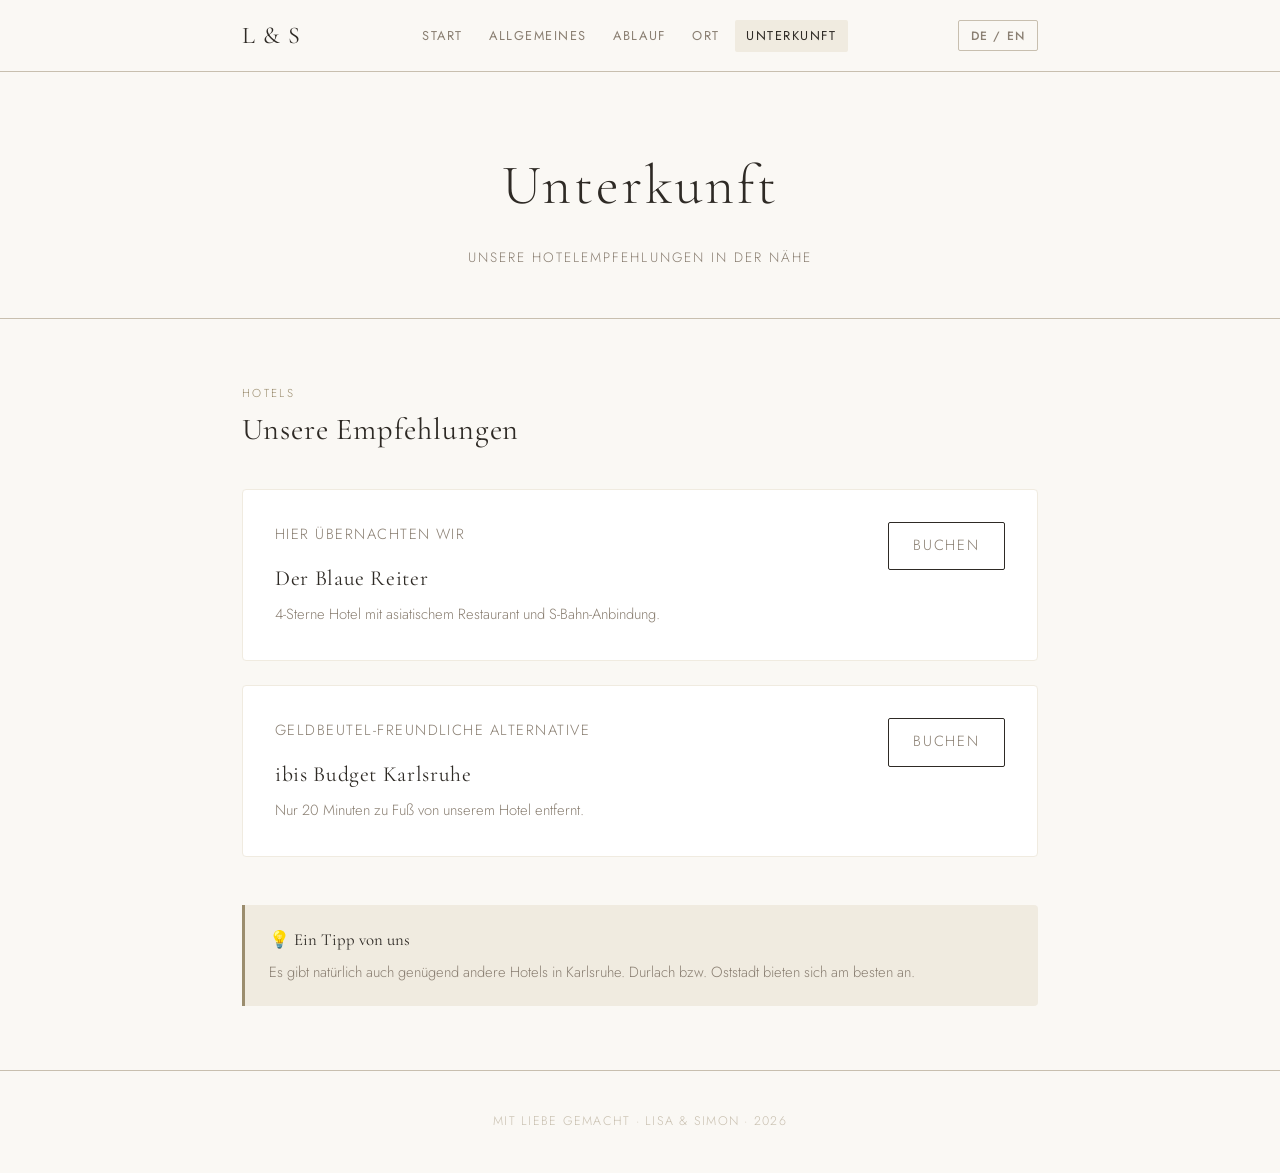
==== accommodation.html @ 3d3010a2 "initial commit" ====
<!DOCTYPE html>
<html lang="en">
<head>
  <meta charset="UTF-8" />
  <meta name="viewport" content="width=device-width, initial-scale=1.0" />
  <title>Accommodation — Lisa &amp; Simon</title>
  <link rel="stylesheet" href="style.css" />
  <style>
    .hotel-list {
      margin-top: 2.5rem;
      display: flex;
      flex-direction: column;
      gap: 1.5rem;
    }

    .hotel-card {
      background: var(--white);
      border: 1px solid var(--parchment);
      border-radius: 4px;
      padding: 2rem;
      display: grid;
      grid-template-columns: 1fr auto;
      gap: 1rem 2rem;
      align-items: start;
    }

    @media (max-width: 540px) {
      .hotel-card { grid-template-columns: 1fr; }
    }

    .hotel-card h3 { margin-bottom: 0.3rem; }

    .hotel-meta {
      font-size: 0.78rem;
      letter-spacing: 0.1em;
      text-transform: uppercase;
      color: var(--stone);
      margin-bottom: 0.75rem;
    }

    .hotel-card p {
      font-size: 0.92rem;
      color: var(--taupe);
    }

    .hotel-card .btn {
      align-self: start;
      white-space: nowrap;
    }

    .tip-box {
      background: var(--parchment);
      border-left: 3px solid var(--accent);
      border-radius: 0 4px 4px 0;
      padding: 1.25rem 1.5rem;
      margin-top: 3rem;
      font-size: 0.92rem;
      color: var(--taupe);
    }

    .tip-box strong {
      display: block;
      font-family: var(--font-display);
      font-size: 1.05rem;
      font-weight: 400;
      color: var(--ink);
      margin-bottom: 0.35rem;
    }
  </style>
</head>
<body>

  <header>
    <nav>
      <a href="index.html" class="nav-brand">L &amp; S</a>
      <ul class="nav-links">
        <li><a href="index.html" data-lang="en">Home</a><a href="index.html" data-lang="de">Start</a></li>
        <li><a href="general.html" data-lang="en">General</a><a href="general.html" data-lang="de">Allgemeines</a></li>
        <li><a href="schedule.html" data-lang="en">Schedule</a><a href="schedule.html" data-lang="de">Ablauf</a></li>
        <li><a href="location.html" data-lang="en">Location</a><a href="location.html" data-lang="de">Ort</a></li>
        <li><a href="accommodation.html" class="active"  data-lang="en">Stay</a><a href="accommodation.html" class="active" data-lang="de">Unterkunft</a></li>
      </ul>
      <button class="lang-toggle" id="langToggle">DE / EN</button>
    </nav>
  </header>

  <section class="page-title">
    <h1 data-lang="en">Where to Stay</h1>
    <h1 data-lang="de">Unterkunft</h1>
    <p data-lang="en">Our recommended hotels near the venue</p>
    <p data-lang="de">Unsere Hotelempfehlungen in der Nähe</p>
  </section>

  <main>

    <p class="section-label" data-lang="en">Hotels</p>
    <p class="section-label" data-lang="de">Hotels</p>
    <h2 data-lang="en">Places we recommend</h2>
    <h2 data-lang="de">Unsere Empfehlungen</h2>

    <div class="hotel-list">

      <!-- Hotel 1 -->
      <div class="hotel-card">
        <div>
          <p class="hotel-meta" data-lang="en">This is where we stay</p>
          <p class="hotel-meta" data-lang="de">Hier übernachten wir</p>
          <h3>Der Blaue Reiter</h3>
          <p data-lang="en">
            4-star hotel with Asian Bar Food restaurant and S-Bahn connection.
          </p>
          <p data-lang="de">
            4-Sterne Hotel mit asiatischem Restaurant und S-Bahn-Anbindung.
          </p>
        </div>
        <a href="https://hotelderblauereiter.de/?gad_source=1&gad_campaignid=23285046386&gclid=Cj0KCQjwkMjOBhC5ARIsADIdb3e4Bda7pVsOvPL0CKZ-_URWIJhKjTxH21HmbjIzh7hdWp_naXwNDiEaAo8IEALw_wcB" class="btn">
          <p data-lang="en">
            Book
          </p>
          <p data-lang="de">
            Buchen
          </p>
        </a>
      </div>

      <!-- Hotel 2 -->
      <div class="hotel-card">
        <div>
          <p class="hotel-meta" data-lang="en">Budget-friendly alternative</p>
          <p class="hotel-meta" data-lang="de">Geldbeutel-freundliche Alternative</p>
          <h3>ibis Budget Karlsruhe</h3>
          <p data-lang="en">
            Just a 20-minute walk from our hotel.
          </p>
          <p data-lang="de">
            Nur 20 Minuten zu Fuß von unserem Hotel entfernt.
          </p>
        </div>
        <a href="https://all.accor.com/booking/de/accor/hotel/3179?dateIn=2026-06-26&compositions=2&stayplus=false&snu=false&accessibleRooms=false&hideWDR=false&productCode=null&hideHotelDetails=true&dateOut=2026-06-28" class="btn">
          <p data-lang="en">
            Book
          </p>
          <p data-lang="de">
            Buchen
          </p>
        </a>
      </div>


    </div>

    <!-- Tip box -->
    <div class="tip-box">
      <div data-lang="en">
        <strong>💡 A tip from us</strong>
        <span>
         Of course, there are plenty of other hotels in Karlsruhe as well. 
         Durlach and Oststadt areas are the best options. 
        </span>
      </div>
      <div data-lang="de">
        <strong>💡 Ein Tipp von uns</strong>
        <span>
        Es gibt natürlich auch genügend andere Hotels in Karlsruhe. Durlach bzw. Oststadt bieten sich am besten an.
        </span>
      </div>
    </div>

  </main>

  <footer>
    <span data-lang="en">Made with love · Lisa &amp; Simon · 2026</span>
    <span data-lang="de">Mit Liebe gemacht · Lisa &amp; Simon · 2026</span>
  </footer>

  <script>
    (function () {
      const body = document.body;
      const btn  = document.getElementById('langToggle');
      if (localStorage.getItem('wedding-lang') === 'de') body.classList.add('lang-de');
      btn.addEventListener('click', function () {
        const isDe = body.classList.toggle('lang-de');
        localStorage.setItem('wedding-lang', isDe ? 'de' : 'en');
      });
    })();
  </script>

</body>
</html>
---- style.css ----
/* ============================================================
   style.css — Wedding Site
   ============================================================ */

/* --- Fonts ------------------------------------------------- */
@import url('https://fonts.googleapis.com/css2?family=Cormorant+Garamond:ital,wght@0,300;0,400;0,600;1,300;1,400&family=Jost:wght@300;400;500&display=swap');

/* --- Variables -------------------------------------------- */
:root {
  --cream:       #faf8f4;
  --parchment:   #f0ebe0;
  --stone:       #c8bfaf;
  --taupe:       #8a7f72;
  --ink:         #2e2a25;
  --accent:      #9b8d6e;
  --white:       #ffffff;

  --font-display: 'Cormorant Garamond', Georgia, serif;
  --font-body:    'Jost', sans-serif;

  --max-width: 860px;
  --nav-height: 72px;
}

/* --- Reset ------------------------------------------------- */
*, *::before, *::after { box-sizing: border-box; margin: 0; padding: 0; }
html { scroll-behavior: smooth; }

body {
  background-color: var(--cream);
  color: var(--ink);
  font-family: var(--font-body);
  font-weight: 300;
  font-size: 1rem;
  line-height: 1.75;
  min-height: 100vh;
  display: flex;
  flex-direction: column;
}

/* --- Language Toggle --------------------------------------- */
/* Show EN content by default; hide DE */
[data-lang="en"] { display: none; }

body.lang-de [data-lang="en"] { display: revert; }
body.lang-de [data-lang="de"] { display: none; }

/* --- Header / Nav ----------------------------------------- */
header {
  position: sticky;
  top: 0;
  z-index: 100;
  background: var(--cream);
  border-bottom: 1px solid var(--stone);
  height: var(--nav-height);
  display: flex;
  align-items: center;
}

nav {
  width: 100%;
  max-width: var(--max-width);
  margin: 0 auto;
  padding: 0 2rem;
  display: flex;
  align-items: center;
  justify-content: space-between;
  gap: 1.5rem;
}

.nav-brand {
  font-family: var(--font-display);
  font-size: 1.5rem;
  font-weight: 400;
  letter-spacing: 0.04em;
  color: var(--ink);
  text-decoration: none;
  white-space: nowrap;
}

.nav-links {
  display: flex;
  align-items: center;
  gap: 0.25rem;
  list-style: none;
  flex-wrap: wrap;
}

.nav-links a {
  font-family: var(--font-body);
  font-weight: 400;
  font-size: 0.8rem;
  letter-spacing: 0.12em;
  text-transform: uppercase;
  color: var(--taupe);
  text-decoration: none;
  padding: 0.4rem 0.7rem;
  border-radius: 2px;
  transition: color 0.2s, background 0.2s;
}

.nav-links a:hover,
.nav-links a.active {
  color: var(--ink);
  background: var(--parchment);
}

/* Language toggle button */
.lang-toggle {
  font-family: var(--font-body);
  font-weight: 500;
  font-size: 0.75rem;
  letter-spacing: 0.1em;
  text-transform: uppercase;
  background: none;
  border: 1px solid var(--stone);
  color: var(--taupe);
  padding: 0.35rem 0.75rem;
  border-radius: 2px;
  cursor: pointer;
  transition: border-color 0.2s, color 0.2s, background 0.2s;
  white-space: nowrap;
  flex-shrink: 0;
}

.lang-toggle:hover {
  border-color: var(--accent);
  color: var(--ink);
  background: var(--parchment);
}

/* --- Hero -------------------------------------------------- */
.hero {
  text-align: center;
  padding: 6rem 2rem 5rem;
  border-bottom: 1px solid var(--stone);
}

.hero-ornament {
  display: block;
  width: 40px;
  height: 1px;
  background: var(--accent);
  margin: 0 auto 2rem;
}

.hero h1 {
  font-family: var(--font-display);
  font-size: clamp(2.8rem, 7vw, 5rem);
  font-weight: 300;
  letter-spacing: 0.06em;
  line-height: 1.15;
  color: var(--ink);
}

.hero h1 em {
  font-style: italic;
  color: var(--accent);
}

.hero-date {
  margin-top: 1.25rem;
  font-size: 1.5rem;
  letter-spacing: 0.2em;
  text-transform: uppercase;
  color: var(--taupe);
}

.hero-sub {
  margin-top: 0.5rem;
  font-family: var(--font-display);
  font-size: 2.0rem;
  font-weight: 300;
  font-style: italic;
  color: var(--taupe);
}

/* --- Main content ------------------------------------------ */
main {
  flex: 1;
  width: 100%;
  max-width: var(--max-width);
  margin: 0 auto;
  padding: 4rem 2rem;
}

/* --- Page title (inner pages) ----------------------------- */
.page-title {
  text-align: center;
  padding: 4rem 2rem 3rem;
  border-bottom: 1px solid var(--stone);
}

.page-title h1 {
  font-family: var(--font-display);
  font-size: clamp(2rem, 5vw, 3.5rem);
  font-weight: 300;
  letter-spacing: 0.05em;
  color: var(--ink);
}

.page-title p {
  margin-top: 0.75rem;
  font-size: 0.85rem;
  letter-spacing: 0.15em;
  text-transform: uppercase;
  color: var(--taupe);
}

/* --- Section headings ------------------------------------- */
.section-label {
  font-size: 0.72rem;
  letter-spacing: 0.2em;
  text-transform: uppercase;
  color: var(--accent);
  margin-bottom: 0.5rem;
}

h2 {
  font-family: var(--font-display);
  font-size: 1.9rem;
  font-weight: 400;
  letter-spacing: 0.03em;
  color: var(--ink);
  line-height: 1.25;
}

h3 {
  font-family: var(--font-display);
  font-size: 1.35rem;
  font-weight: 400;
  letter-spacing: 0.03em;
  color: var(--ink);
}

p { margin-bottom: 1rem; }
p:last-child { margin-bottom: 0; }

/* --- Divider ----------------------------------------------- */
.divider {
  width: 48px;
  height: 1px;
  background: var(--stone);
  margin: 3rem auto;
}

/* --- Cards / Info blocks ----------------------------------- */
.card-grid {
  display: grid;
  grid-template-columns: repeat(auto-fit, minmax(220px, 1fr));
  gap: 1.5rem;
  margin-top: 2.5rem;
}

.card {
  background: var(--white);
  border: 1px solid var(--parchment);
  border-radius: 4px;
  padding: 2rem 1.75rem;
}

.card h3 { margin-bottom: 0.5rem; }

/* --- Timeline / Schedule ----------------------------------- */
.timeline {
  list-style: none;
  margin-top: 2.5rem;
  border-left: 1px solid var(--stone);
  padding-left: 2rem;
}

.timeline-item {
  position: relative;
  margin-bottom: 2.25rem;
}

.timeline-item::before {
  content: '';
  position: absolute;
  left: -2.375rem;
  top: 0.35rem;
  width: 8px;
  height: 8px;
  border-radius: 50%;
  background: var(--cream);
  border: 1.5px solid var(--accent);
}

.timeline-time {
  font-size: 0.72rem;
  letter-spacing: 0.18em;
  text-transform: uppercase;
  color: var(--accent);
  margin-bottom: 0.2rem;
}

.timeline-item h3 { font-size: 1.1rem; margin-bottom: 0.25rem; }
.timeline-item p { font-size: 0.9rem; color: var(--taupe); }

/* --- FAQ --------------------------------------------------- */
.faq-list { margin-top: 2.5rem; }

.faq-item {
  border-top: 1px solid var(--parchment);
  padding: 1.5rem 0;
}

.faq-item:last-child { border-bottom: 1px solid var(--parchment); }

.faq-question {
  font-family: var(--font-display);
  font-size: 1.15rem;
  font-weight: 400;
  color: var(--ink);
  margin-bottom: 0.5rem;
}

.faq-answer { font-size: 0.95rem; color: var(--taupe); }

/* --- Links & buttons --------------------------------------- */
a { color: var(--accent); text-decoration: none; transition: color 0.2s; }
a:hover { color: var(--ink); }

.btn {
  display: inline-block;
  font-size: 0.78rem;
  letter-spacing: 0.15em;
  text-transform: uppercase;
  border: 1px solid var(--ink);
  color: var(--ink);
  padding: 0.65rem 1.5rem;
  border-radius: 2px;
  text-decoration: none;
  transition: background 0.2s, color 0.2s;
}

.btn:hover { background: var(--ink); color: var(--cream); }

/* --- Footer ------------------------------------------------ */
footer {
  text-align: center;
  padding: 2.5rem 2rem;
  border-top: 1px solid var(--stone);
  font-size: 0.78rem;
  letter-spacing: 0.1em;
  text-transform: uppercase;
  color: var(--stone);
}

/* --- Utilities --------------------------------------------- */
.text-center { text-align: center; }
.mt-sm { margin-top: 1rem; }
.mt-md { margin-top: 2rem; }
.mt-lg { margin-top: 3.5rem; }

/* --- Responsive -------------------------------------------- */
@media (max-width: 600px) {
  .nav-links a { font-size: 0.72rem; padding: 0.35rem 0.5rem; }
  .nav-brand { font-size: 1.2rem; }
  .hero { padding: 4rem 1.5rem 3.5rem; }
  main { padding: 3rem 1.5rem; }
}
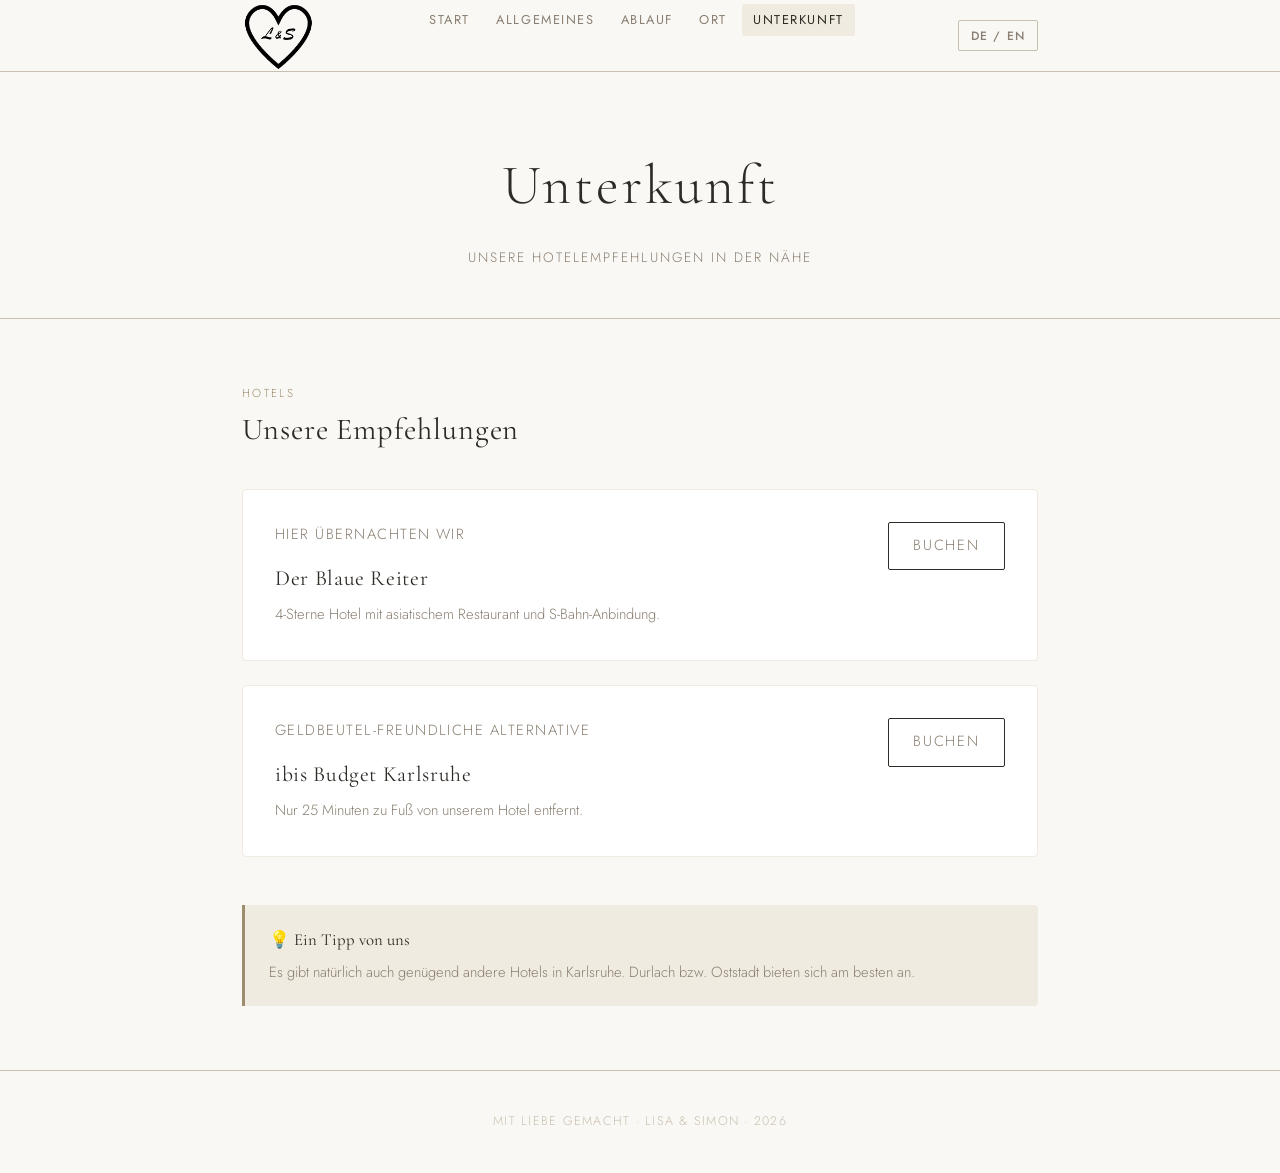
==== commit 319f00d1: "made changes based on feedback" ====
--- a/accommodation.html
+++ b/accommodation.html
@@ -70,19 +70,33 @@
 </head>
 <body>
 
+  <!-- ═══════════════════════════════════════════
+       HEADER / NAV
+  ═══════════════════════════════════════════ -->
   <header>
     <nav>
-      <a href="index.html" class="nav-brand">L &amp; S</a>
+      <a href="index.html" class="nav-brand">
+        <img src="img/heart_initials_alt.png" alt="L & S">
+      </a>
       <ul class="nav-links">
-        <li><a href="index.html" data-lang="en">Home</a><a href="index.html" data-lang="de">Start</a></li>
+        <li><a href="index.html"  data-lang="en">Home</a><a href="index.html" data-lang="de">Start</a></li>
         <li><a href="general.html" data-lang="en">General</a><a href="general.html" data-lang="de">Allgemeines</a></li>
         <li><a href="schedule.html" data-lang="en">Schedule</a><a href="schedule.html" data-lang="de">Ablauf</a></li>
         <li><a href="location.html" data-lang="en">Location</a><a href="location.html" data-lang="de">Ort</a></li>
-        <li><a href="accommodation.html" class="active"  data-lang="en">Stay</a><a href="accommodation.html" class="active" data-lang="de">Unterkunft</a></li>
+        <li><a href="accommodation.html" class="active" data-lang="en">Stay</a><a href="accommodation.html" class="active" data-lang="de">Unterkunft</a></li>
       </ul>
+      <button class="nav-hamburger" id="navHamburger" aria-label="Menu">&#9776;</button>
       <button class="lang-toggle" id="langToggle">DE / EN</button>
     </nav>
   </header>
+
+  <nav class="nav-drawer" id="navDrawer">
+        <a href="index.html" data-lang="en">Home</a><a href="index.html" data-lang="de">Start</a>
+        <a href="general.html" data-lang="en">General</a><a href="general.html" data-lang="de">Allgemeines</a>
+        <a href="schedule.html" data-lang="en">Schedule</a><a href="schedule.html" data-lang="de">Ablauf</a>
+        <a href="location.html" data-lang="en">Location</a><a href="location.html" data-lang="de">Ort</a>
+        <a href="accommodation.html" class="active" data-lang="en">Stay</a><a href="accommodation.html" class="active" data-lang="de">Unterkunft</a>
+  </nav>
 
   <section class="page-title">
     <h1 data-lang="en">Where to Stay</h1>
@@ -130,10 +144,10 @@
           <p class="hotel-meta" data-lang="de">Geldbeutel-freundliche Alternative</p>
           <h3>ibis Budget Karlsruhe</h3>
           <p data-lang="en">
-            Just a 20-minute walk from our hotel.
-          </p>
-          <p data-lang="de">
-            Nur 20 Minuten zu Fuß von unserem Hotel entfernt.
+            Just a 25-minute walk from our hotel.
+          </p>
+          <p data-lang="de">
+            Nur 25 Minuten zu Fuß von unserem Hotel entfernt.
           </p>
         </div>
         <a href="https://all.accor.com/booking/de/accor/hotel/3179?dateIn=2026-06-26&compositions=2&stayplus=false&snu=false&accessibleRooms=false&hideWDR=false&productCode=null&hideHotelDetails=true&dateOut=2026-06-28" class="btn">
@@ -173,17 +187,37 @@
     <span data-lang="de">Mit Liebe gemacht · Lisa &amp; Simon · 2026</span>
   </footer>
 
+  <!-- ═══════════════════════════════════════════
+       LANGUAGE TOGGLE SCRIPT
+  ═══════════════════════════════════════════ -->
   <script>
     (function () {
+      const STORAGE_KEY = 'wedding-lang';
       const body = document.body;
       const btn  = document.getElementById('langToggle');
-      if (localStorage.getItem('wedding-lang') === 'de') body.classList.add('lang-de');
+
+      // Apply saved preference on load
+      const saved = localStorage.getItem(STORAGE_KEY);
+      if (saved === 'de') body.classList.add('lang-de');
+
+      // Toggle on click
       btn.addEventListener('click', function () {
         const isDe = body.classList.toggle('lang-de');
-        localStorage.setItem('wedding-lang', isDe ? 'de' : 'en');
+        localStorage.setItem(STORAGE_KEY, isDe ? 'de' : 'en');
       });
     })();
+    // Hamburger menu
+    (function () {
+      var hamburger = document.getElementById('navHamburger');
+      var drawer    = document.getElementById('navDrawer');
+      if (hamburger && drawer) {
+        hamburger.addEventListener('click', function () {
+          drawer.classList.toggle('is-open');
+        });
+      }
+    })();
   </script>
+
 
 </body>
 </html>
--- a/style.css
+++ b/style.css
@@ -14,6 +14,8 @@
   --ink:         #2e2a25;
   --accent:      #9b8d6e;
   --white:       #ffffff;
+  --dark-blue:  #B0C4E2;
+  --light-blue: #DAE3F1;
 
   --font-display: 'Cormorant Garamond', Georgia, serif;
   --font-body:    'Jost', sans-serif;
@@ -78,6 +80,11 @@
   white-space: nowrap;
 }
 
+.nav-brand img {
+  height: 70px; /* or 48px, 56px — adjust to taste */
+  display: block;
+}
+
 .nav-links {
   display: flex;
   align-items: center;
@@ -128,6 +135,8 @@
   color: var(--ink);
   background: var(--parchment);
 }
+
+
 
 /* --- Hero -------------------------------------------------- */
 .hero {
@@ -236,6 +245,14 @@
 p { margin-bottom: 1rem; }
 p:last-child { margin-bottom: 0; }
 
+ul {
+  width: fit-content;
+  margin: 0 auto;
+  margin-top: -1rem;
+  text-align: left;
+  margin-bottom: 1rem;
+}
+
 /* --- Divider ----------------------------------------------- */
 .divider {
   width: 48px;
@@ -259,6 +276,13 @@
   padding: 2rem 1.75rem;
 }
 
+.card_highlighted {
+  background: var(--light-blue);
+  border: 1px solid var(--parchment);
+  border-radius: 4px;
+  padding: 2rem 1.75rem;
+}
+
 .card h3 { margin-bottom: 0.5rem; }
 
 /* --- Timeline / Schedule ----------------------------------- */
@@ -277,13 +301,13 @@
 .timeline-item::before {
   content: '';
   position: absolute;
-  left: -2.375rem;
+  left: -2.275rem;
   top: 0.35rem;
   width: 8px;
   height: 8px;
   border-radius: 50%;
   background: var(--cream);
-  border: 1.5px solid var(--accent);
+  border: 2px solid var(--dark-blue);
 }
 
 .timeline-time {
@@ -334,7 +358,7 @@
   transition: background 0.2s, color 0.2s;
 }
 
-.btn:hover { background: var(--ink); color: var(--cream); }
+.btn:hover { background: var(--light-blue); color: var(--ink); }
 
 /* --- Footer ------------------------------------------------ */
 footer {
@@ -353,10 +377,63 @@
 .mt-md { margin-top: 2rem; }
 .mt-lg { margin-top: 3.5rem; }
 
+/* --- Hamburger menu --------------------------------------- */
+.nav-hamburger {
+  display: none;
+  background: none;
+  border: 1px solid var(--stone);
+  color: var(--taupe);
+  border-radius: 2px;
+  padding: 0.35rem 0.6rem;
+  font-size: 1.1rem;
+  line-height: 1;
+  cursor: pointer;
+  transition: border-color 0.2s, color 0.2s;
+  flex-shrink: 0;
+}
+
+.nav-hamburger:hover {
+  border-color: var(--accent);
+  color: var(--ink);
+}
+
+/* Mobile nav drawer */
+.nav-drawer {
+  display: none;
+  background: var(--cream);
+  border-bottom: 1px solid var(--stone);
+  padding: 1rem 2rem 1.25rem;
+  flex-direction: column;
+  gap: 0.1rem;
+}
+
+.nav-drawer.is-open { display: flex; }
+
+.nav-drawer a {
+  font-family: var(--font-body);
+  font-weight: 400;
+  font-size: 0.85rem;
+  letter-spacing: 0.12em;
+  text-transform: uppercase;
+  color: var(--taupe);
+  text-decoration: none;
+  padding: 0.65rem 0;
+  border-bottom: 1px solid var(--parchment);
+  transition: color 0.2s;
+}
+
+.nav-drawer a:last-child { border-bottom: none; }
+.nav-drawer a:hover,
+.nav-drawer a.active { color: var(--ink); }
+
+
+
 /* --- Responsive -------------------------------------------- */
-@media (max-width: 600px) {
-  .nav-links a { font-size: 0.72rem; padding: 0.35rem 0.5rem; }
+@media (max-width: 680px) {
+  .nav-links { display: none; }
+  .nav-hamburger { display: block; }
   .nav-brand { font-size: 1.2rem; }
+  header { position: relative; } /* drawer flows in document */
   .hero { padding: 4rem 1.5rem 3.5rem; }
   main { padding: 3rem 1.5rem; }
 }
